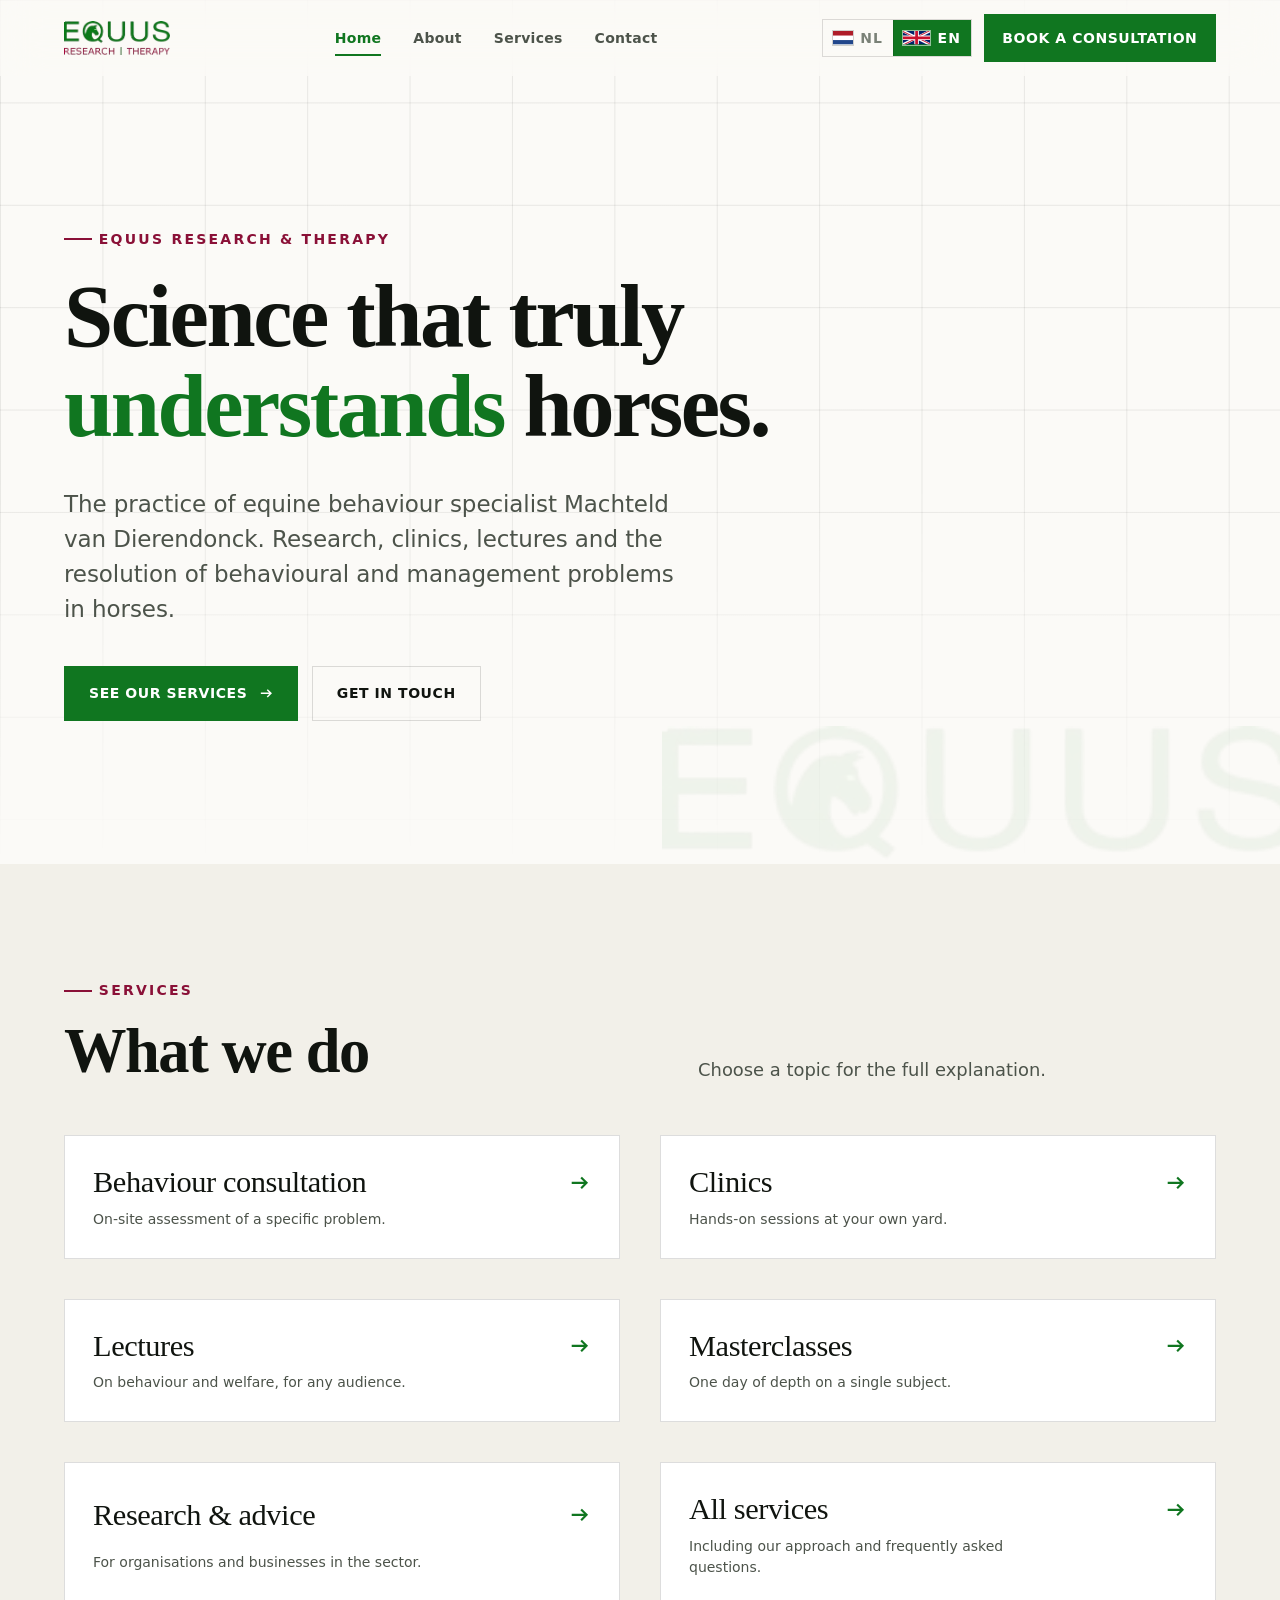
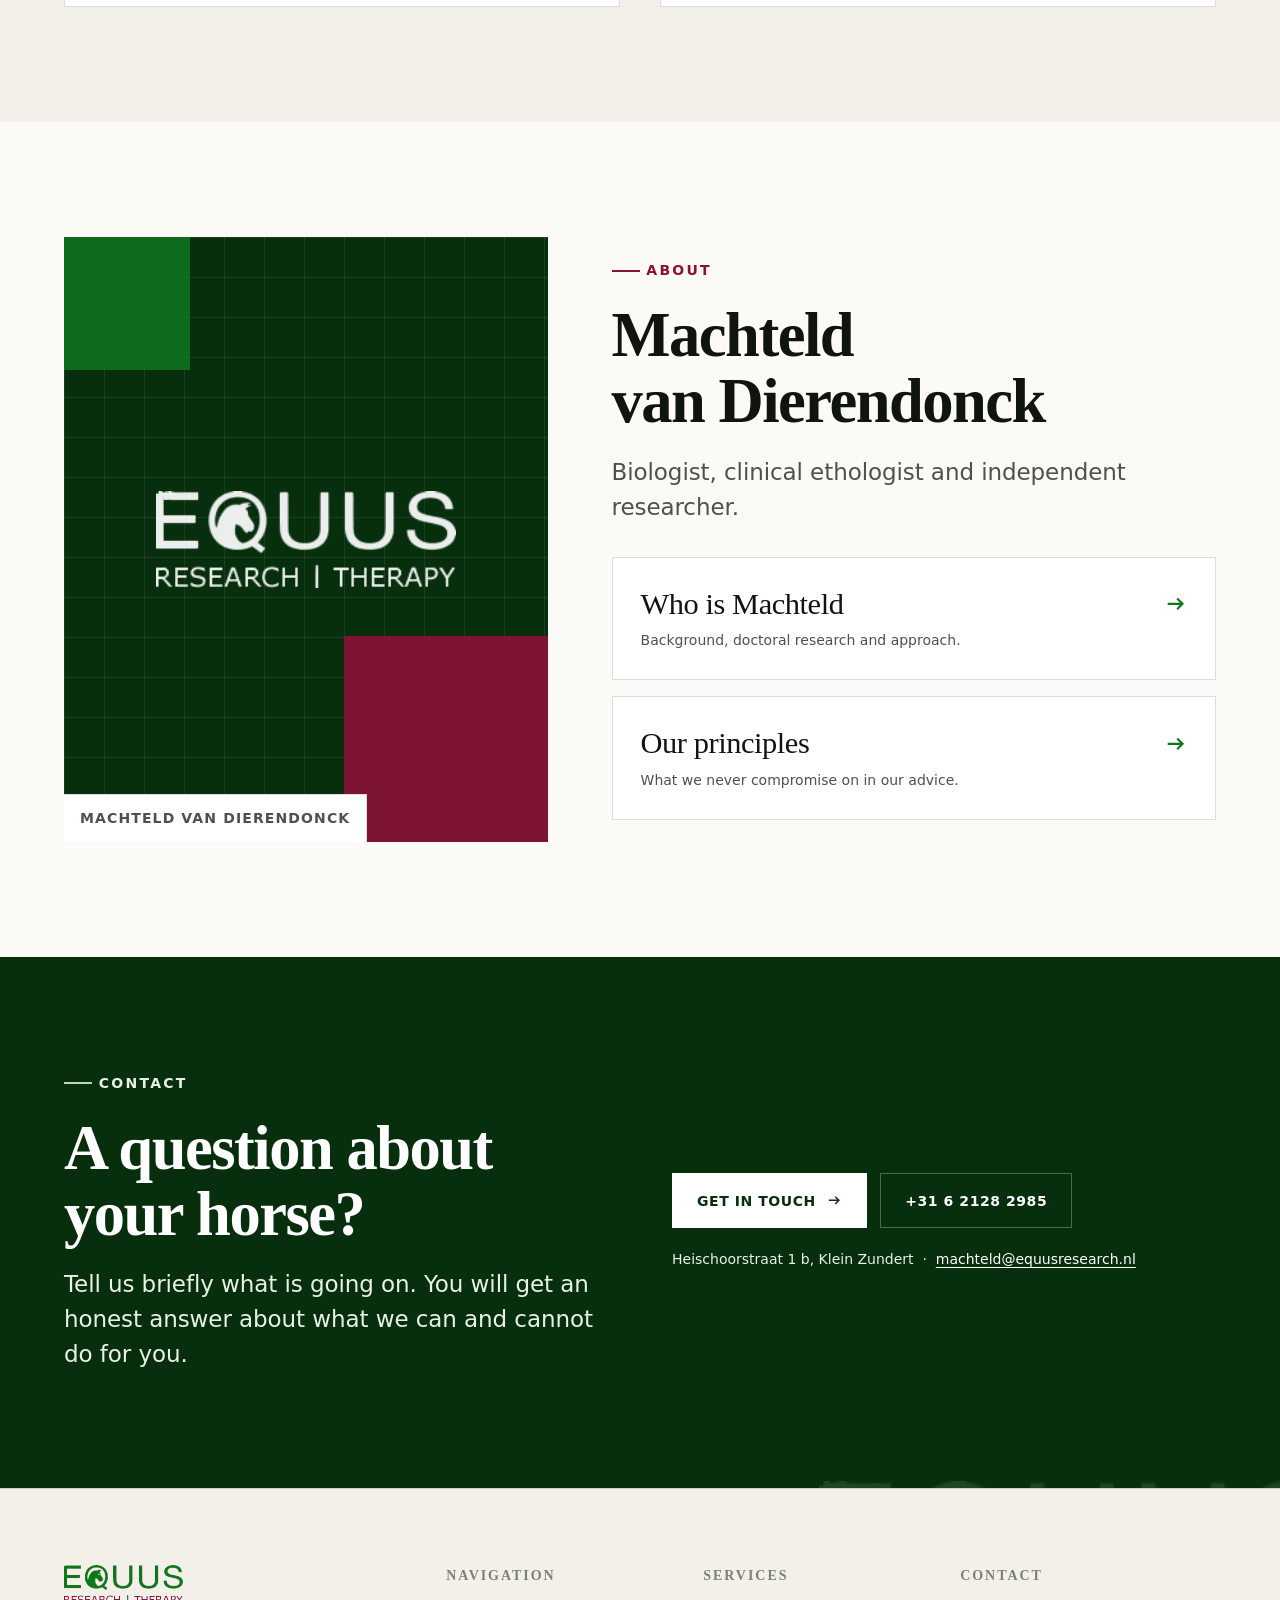
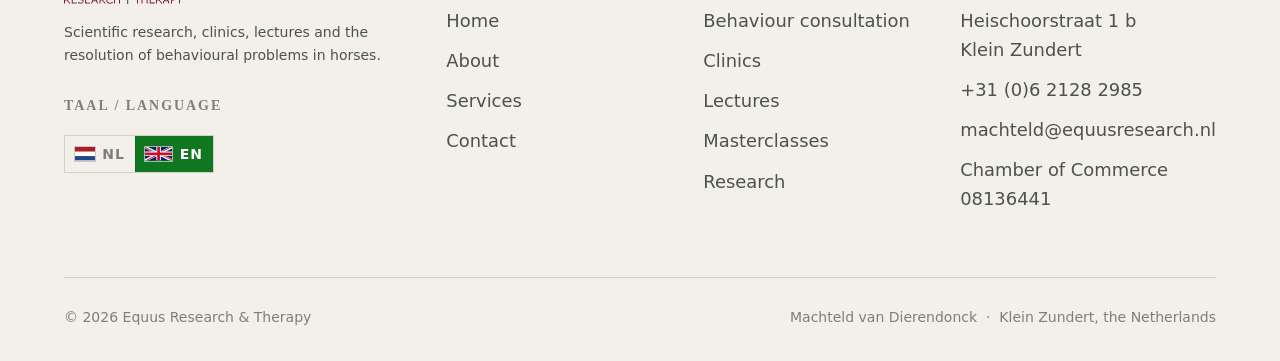
==== en/index.html @ edd4cddf "Site tweetalig gemaakt: Nederlands en Engels - Vier Engelse pagina's in /en/ (index, about, services" ====
<!DOCTYPE html>
<html lang="en">
<head>
<meta charset="utf-8">
<meta name="viewport" content="width=device-width, initial-scale=1">
<title>EQUUS — Equine Behaviour Specialist & Therapy</title>
<meta name="description" content="Science-based help with behavioural problems in horses. Behaviour consultations, clinics, lectures and masterclasses by equine behaviour specialist Machteld van Dierendonck.">
<meta name="keywords" content="equine behaviour specialist, horse behaviour therapy, behavioural problems horses, equine ethologist, horse clinics, masterclass horse behaviour, horse welfare">
<link rel="canonical" href="https://www.equusresearch.nl/en/">
<meta name="theme-color" content="#107620">
<meta name="author" content="Equus Research &amp; Therapy">
<meta name="robots" content="index, follow">

<meta property="og:type" content="website">
<meta property="og:locale" content="en_GB">
<meta property="og:locale:alternate" content="nl_NL">
<meta property="og:site_name" content="Equus Research &amp; Therapy">
<meta property="og:title" content="EQUUS — Equine Behaviour Specialist &amp; Therapy">
<meta property="og:description" content="Science and practice combined. Behaviour consultations, clinics, lectures and masterclasses on equine behaviour and welfare.">
<meta property="og:url" content="https://www.equusresearch.nl/en/">
<meta property="og:image" content="https://www.equusresearch.nl/assets/img/equus-logo.png">
<meta name="twitter:card" content="summary_large_image">

<link rel="alternate" hreflang="nl" href="https://www.equusresearch.nl/">
<link rel="alternate" hreflang="en" href="https://www.equusresearch.nl/en/">
<link rel="alternate" hreflang="x-default" href="https://www.equusresearch.nl/">
<link rel="icon" href="../assets/img/favicon-32.png" sizes="32x32" type="image/png">
<link rel="icon" href="../assets/img/favicon-512.png" sizes="512x512" type="image/png">
<link rel="apple-touch-icon" href="../assets/img/apple-touch-icon.png">
<link rel="stylesheet" href="../assets/css/style.css">

<script type="application/ld+json">
{
  "@context": "https://schema.org",
  "@type": "ProfessionalService",
  "name": "Equus Research & Therapy",
  "description": "Scientific research, clinics, lectures and resolving behavioural problems in horses.",
  "url": "https://www.equusresearch.nl/en/",
  "logo": "https://www.equusresearch.nl/assets/img/equus-logo.png",
  "image": "https://www.equusresearch.nl/assets/img/equus-logo.png",
  "email": "machteld@equusresearch.nl",
  "telephone": "+31621282985",
  "address": {
    "@type": "PostalAddress",
    "streetAddress": "Heischoorstraat 1 b",
    "addressLocality": "Klein Zundert",
    "addressRegion": "Noord-Brabant",
    "addressCountry": "NL"
  },
  "areaServed": { "@type": "Country", "name": "Netherlands" },
  "founder": {
    "@type": "Person",
    "name": "Machteld van Dierendonck",
    "jobTitle": "Equine behaviour specialist, biologist and clinical ethologist"
  },
  "knowsAbout": ["Equine behaviour", "Herd behaviour", "Horse welfare", "Ethology", "Equine behaviour therapy"],
  "identifier": { "@type": "PropertyValue", "name": "KvK", "value": "08136441" },
  "inLanguage": "en",
  "hasOfferCatalog": {
    "@type": "OfferCatalog",
    "name": "Services",
    "itemListElement": [
      { "@type": "Offer", "itemOffered": { "@type": "Service", "name": "Behaviour consultation" } },
      { "@type": "Offer", "itemOffered": { "@type": "Service", "name": "Clinics" } },
      { "@type": "Offer", "itemOffered": { "@type": "Service", "name": "Lectures" } },
      { "@type": "Offer", "itemOffered": { "@type": "Service", "name": "Masterclasses" } },
      { "@type": "Offer", "itemOffered": { "@type": "Service", "name": "Scientific research" } }
    ]
  }
}
</script>
</head>
<body>

<svg class="flag-sprite" aria-hidden="true" focusable="false" xmlns="http://www.w3.org/2000/svg">
  <symbol id="flag-nl" viewBox="0 0 9 6">
    <rect width="9" height="6" fill="#21468B"/>
    <rect width="9" height="4" fill="#FFFFFF"/>
    <rect width="9" height="2" fill="#AE1C28"/>
  </symbol>
  <symbol id="flag-gb" viewBox="0 0 60 30">
    <clipPath id="flag-gb-clip">
      <path d="M30,15 h30 v15 z v15 h-30 z h-30 v-15 z v-15 h30 z"/>
    </clipPath>
    <rect width="60" height="30" fill="#012169"/>
    <path d="M0,0 L60,30 M60,0 L0,30" stroke="#FFFFFF" stroke-width="6"/>
    <path d="M0,0 L60,30 M60,0 L0,30" clip-path="url(#flag-gb-clip)" stroke="#C8102E" stroke-width="4"/>
    <path d="M30,0 v30 M0,15 h60" stroke="#FFFFFF" stroke-width="10"/>
    <path d="M30,0 v30 M0,15 h60" stroke="#C8102E" stroke-width="6"/>
  </symbol>
</svg>

<a class="skip-link" href="#main">Skip to main content</a>
<div class="progress" aria-hidden="true"></div>

<!-- ===================== HEADER ===================== -->
<header class="site-header">
  <div class="site-header__inner">
    <a class="brand" href="index.html" aria-label="Equus Research &amp; Therapy — back to the home page">
      <img src="../assets/img/equus-logo.png" alt="Equus Research &amp; Therapy" width="235" height="76">
    </a>

    <nav class="nav" aria-label="Main navigation">
      <a class="nav__link" data-nav="index.html" href="index.html">Home</a>
      <a class="nav__link" data-nav="about.html" href="about.html">About</a>
      <a class="nav__link" data-nav="services.html" href="services.html">Services</a>
      <a class="nav__link" data-nav="contact.html" href="contact.html">Contact</a>
    </nav>

    <div class="header-actions">
  <div class="lang" role="group" aria-label="Taal / Language">
    <a class="lang__opt" href="../index.html" hreflang="nl" lang="nl">
      <svg class="lang__flag" width="21" height="14" aria-hidden="true"><use href="#flag-nl"/></svg>
      <span class="lang__label">NL</span>
    </a>
    <a class="lang__opt" href="index.html" hreflang="en" lang="en" aria-current="true">
      <svg class="lang__flag" width="28" height="14" aria-hidden="true"><use href="#flag-gb"/></svg>
      <span class="lang__label">EN</span>
    </a>
  </div>
      <a class="btn btn--sm" href="contact.html">
        <span class="btn__label">Book a consultation</span>
      </a>
      <button class="burger" type="button" aria-expanded="false" aria-controls="mobile-nav" aria-label="Open menu">
        <span></span><span></span><span></span>
      </button>
    </div>
  </div>
</header>

<div class="scrim" aria-hidden="true"></div>
<nav class="mobile-nav" id="mobile-nav" aria-label="Mobile navigation">
  <a class="mobile-nav__link" data-nav="index.html" href="index.html"><span>01</span> Home</a>
  <a class="mobile-nav__link" data-nav="about.html" href="about.html"><span>02</span> About</a>
  <a class="mobile-nav__link" data-nav="services.html" href="services.html"><span>03</span> Services</a>
  <a class="mobile-nav__link" data-nav="contact.html" href="contact.html"><span>04</span> Contact</a>
  <a class="btn" href="contact.html" style="margin-top: 1.75rem; justify-content: center;">
    <span class="btn__label">Book a consultation</span>
    <svg class="btn__arrow" viewBox="0 0 16 16" fill="none" aria-hidden="true"><path d="M2 8h11M9 4l4 4-4 4" stroke="currentColor" stroke-width="1.6"/></svg>
  </a>
  <div class="lang" role="group" aria-label="Taal / Language">
    <a class="lang__opt" href="../index.html" hreflang="nl" lang="nl">
      <svg class="lang__flag" width="21" height="14" aria-hidden="true"><use href="#flag-nl"/></svg>
      <span class="lang__label">NL</span>
    </a>
    <a class="lang__opt" href="index.html" hreflang="en" lang="en" aria-current="true">
      <svg class="lang__flag" width="28" height="14" aria-hidden="true"><use href="#flag-gb"/></svg>
      <span class="lang__label">EN</span>
    </a>
  </div>
</nav>

<main id="main">

  <!-- ===================== HERO ===================== -->
  <section class="hero">
    <div class="hero__grid" aria-hidden="true"></div>
    <img class="hero__mark" src="../assets/img/equus-logo.png" alt="" aria-hidden="true">

    <div class="shell hero__inner">
      <p class="eyebrow" data-reveal>Equus Research &amp; Therapy</p>

      <h1 class="display hero__title" data-reveal style="margin-top: 1.25rem;">
        Science that truly <em>understands</em> horses.
      </h1>

      <div style="max-width: 40rem; margin-top: clamp(1.5rem, 3vw, 2.25rem);">
        <p class="lead" data-reveal>
          The practice of equine behaviour specialist Machteld van Dierendonck.
          Research, clinics, lectures and the resolution of behavioural and
          management problems in horses.
        </p>
      </div>

      <div class="row" style="margin-top: clamp(1.75rem, 3vw, 2.5rem);" data-reveal>
        <a class="btn" href="services.html">
          <span class="btn__label">See our services</span>
          <svg class="btn__arrow" viewBox="0 0 16 16" fill="none" aria-hidden="true">
            <path d="M2 8h11M9 4l4 4-4 4" stroke="currentColor" stroke-width="1.6"/>
          </svg>
        </a>
        <a class="btn btn--ghost" href="contact.html">
          <span class="btn__label">Get in touch</span>
        </a>
      </div>
    </div>
  </section>

  <!-- ===================== SERVICES — BUTTONS ===================== -->
  <section class="section band-tint">
    <div class="shell">
      <div class="section-head">
        <div class="section-head__title">
          <p class="eyebrow" data-reveal>Services</p>
          <h2 class="h1" data-reveal>What we do</h2>
        </div>
        <div data-reveal style="justify-self: start;">
          <p class="muted measure">Choose a topic for the full explanation.</p>
        </div>
      </div>

      <div class="grid grid-2">
        <a class="tile" href="services.html#consultation" data-reveal>
          <span class="tile__title">Behaviour consultation</span>
          <svg class="tile__arrow" viewBox="0 0 16 16" fill="none" aria-hidden="true"><path d="M2 8h11M9 4l4 4-4 4" stroke="currentColor" stroke-width="1.6"/></svg>
          <span class="tile__text">On-site assessment of a specific problem.</span>
        </a>

        <a class="tile" href="services.html#clinics" data-reveal>
          <span class="tile__title">Clinics</span>
          <svg class="tile__arrow" viewBox="0 0 16 16" fill="none" aria-hidden="true"><path d="M2 8h11M9 4l4 4-4 4" stroke="currentColor" stroke-width="1.6"/></svg>
          <span class="tile__text">Hands-on sessions at your own yard.</span>
        </a>

        <a class="tile" href="services.html#lectures" data-reveal>
          <span class="tile__title">Lectures</span>
          <svg class="tile__arrow" viewBox="0 0 16 16" fill="none" aria-hidden="true"><path d="M2 8h11M9 4l4 4-4 4" stroke="currentColor" stroke-width="1.6"/></svg>
          <span class="tile__text">On behaviour and welfare, for any audience.</span>
        </a>

        <a class="tile" href="services.html#masterclasses" data-reveal>
          <span class="tile__title">Masterclasses</span>
          <svg class="tile__arrow" viewBox="0 0 16 16" fill="none" aria-hidden="true"><path d="M2 8h11M9 4l4 4-4 4" stroke="currentColor" stroke-width="1.6"/></svg>
          <span class="tile__text">One day of depth on a single subject.</span>
        </a>

        <a class="tile" href="services.html#research" data-reveal>
          <span class="tile__title">Research &amp; advice</span>
          <svg class="tile__arrow" viewBox="0 0 16 16" fill="none" aria-hidden="true"><path d="M2 8h11M9 4l4 4-4 4" stroke="currentColor" stroke-width="1.6"/></svg>
          <span class="tile__text">For organisations and businesses in the sector.</span>
        </a>

        <a class="tile" href="services.html" data-reveal>
          <span class="tile__title">All services</span>
          <svg class="tile__arrow" viewBox="0 0 16 16" fill="none" aria-hidden="true"><path d="M2 8h11M9 4l4 4-4 4" stroke="currentColor" stroke-width="1.6"/></svg>
          <span class="tile__text">Including our approach and frequently asked questions.</span>
        </a>
      </div>
    </div>
  </section>

  <!-- ===================== MACHTELD — BUTTONS ===================== -->
  <section class="section">
    <div class="shell">
      <div class="split split--wide-right">
        <figure class="art" style="margin: 0;">
          <span class="art__layer" aria-hidden="true"></span>
          <span class="art__block art__block--a" aria-hidden="true"></span>
          <span class="art__block art__block--b" aria-hidden="true"></span>
          <img class="art__mark" src="../assets/img/equus-logo.png" alt="" aria-hidden="true">
          <figcaption class="art__caption">Machteld van Dierendonck</figcaption>
        </figure>

        <div class="stack-lg">
          <div class="stack">
            <p class="eyebrow" data-reveal>About</p>
            <h2 class="h1" data-reveal>Machteld van&nbsp;Dierendonck</h2>
            <p class="lead" data-reveal>
              Biologist, clinical ethologist and independent researcher.
            </p>
          </div>

          <div class="grid" style="gap: 1rem;">
            <a class="tile" href="about.html" data-reveal>
              <span class="tile__title">Who is Machteld</span>
              <svg class="tile__arrow" viewBox="0 0 16 16" fill="none" aria-hidden="true"><path d="M2 8h11M9 4l4 4-4 4" stroke="currentColor" stroke-width="1.6"/></svg>
              <span class="tile__text">Background, doctoral research and approach.</span>
            </a>
            <a class="tile" href="about.html#principles" data-reveal>
              <span class="tile__title">Our principles</span>
              <svg class="tile__arrow" viewBox="0 0 16 16" fill="none" aria-hidden="true"><path d="M2 8h11M9 4l4 4-4 4" stroke="currentColor" stroke-width="1.6"/></svg>
              <span class="tile__text">What we never compromise on in our advice.</span>
            </a>
          </div>
        </div>
      </div>
    </div>
  </section>

  <!-- ===================== CTA ===================== -->
  <section class="section cta">
    <img class="cta__mark" src="../assets/img/equus-logo.png" alt="" aria-hidden="true">
    <div class="shell cta__inner">
      <div class="split">
        <div class="stack">
          <p class="eyebrow eyebrow--invert" data-reveal>Contact</p>
          <h2 class="h1" data-reveal>A question about your horse?</h2>
          <p class="lead" data-reveal>
            Tell us briefly what is going on. You will get an honest answer about
            what we can and cannot do for you.
          </p>
        </div>
        <div class="stack" data-reveal>
          <div class="row">
            <a class="btn btn--invert" href="contact.html">
              <span class="btn__label">Get in touch</span>
              <svg class="btn__arrow" viewBox="0 0 16 16" fill="none" aria-hidden="true"><path d="M2 8h11M9 4l4 4-4 4" stroke="currentColor" stroke-width="1.6"/></svg>
            </a>
            <a class="btn btn--outline-invert" href="tel:+31621282985">
              <span class="btn__label">+31 6 2128 2985</span>
            </a>
          </div>
          <p class="muted" style="font-size: var(--step--1);">
            Heischoorstraat 1 b, Klein Zundert &nbsp;·&nbsp;
            <a href="mailto:machteld@equusresearch.nl" style="text-decoration: underline; text-underline-offset: 3px;">machteld@equusresearch.nl</a>
          </p>
        </div>
      </div>
    </div>
  </section>

</main>

<!-- ===================== FOOTER ===================== -->
<footer class="site-footer">
  <div class="shell">
    <div class="footer-grid">
      <div class="footer-brand">
        <img src="../assets/img/equus-logo.png" alt="Equus Research &amp; Therapy" width="235" height="76">
        <p class="muted measure-sm" style="font-size: var(--step--1);">
          Scientific research, clinics, lectures and the resolution of
          behavioural problems in horses.
        </p>
        <h2 class="footer-title" style="margin-top: 1.75rem;">Taal / Language</h2>
  <div class="lang lang--footer" role="group" aria-label="Taal / Language">
    <a class="lang__opt" href="../index.html" hreflang="nl" lang="nl">
      <svg class="lang__flag" width="21" height="14" aria-hidden="true"><use href="#flag-nl"/></svg>
      <span class="lang__label">NL</span>
    </a>
    <a class="lang__opt" href="index.html" hreflang="en" lang="en" aria-current="true">
      <svg class="lang__flag" width="28" height="14" aria-hidden="true"><use href="#flag-gb"/></svg>
      <span class="lang__label">EN</span>
    </a>
  </div>
      </div>

      <div>
        <h2 class="footer-title">Navigation</h2>
        <ul class="footer-list">
          <li><a href="index.html">Home</a></li>
          <li><a href="about.html">About</a></li>
          <li><a href="services.html">Services</a></li>
          <li><a href="contact.html">Contact</a></li>
        </ul>
      </div>

      <div>
        <h2 class="footer-title">Services</h2>
        <ul class="footer-list">
          <li><a href="services.html#consultation">Behaviour consultation</a></li>
          <li><a href="services.html#clinics">Clinics</a></li>
          <li><a href="services.html#lectures">Lectures</a></li>
          <li><a href="services.html#masterclasses">Masterclasses</a></li>
          <li><a href="services.html#research">Research</a></li>
        </ul>
      </div>

      <div>
        <h2 class="footer-title">Contact</h2>
        <ul class="footer-list">
          <li><span>Heischoorstraat 1 b<br>Klein Zundert</span></li>
          <li><a href="tel:+31621282985">+31 (0)6 2128 2985</a></li>
          <li><a href="mailto:machteld@equusresearch.nl">machteld@equusresearch.nl</a></li>
          <li><span>Chamber of Commerce 08136441</span></li>
        </ul>
      </div>
    </div>

    <div class="footer-bottom">
      <span>&copy; <span id="year">2026</span> Equus Research &amp; Therapy</span>
      <span>Machteld van Dierendonck &nbsp;·&nbsp; Klein Zundert, the Netherlands</span>
    </div>
  </div>
</footer>

<button class="to-top" type="button" aria-label="Back to top">
  <svg viewBox="0 0 16 16" fill="none" aria-hidden="true"><path d="M8 13V3M4 7l4-4 4 4" stroke="currentColor" stroke-width="1.6"/></svg>
</button>

<script src="../assets/js/main.js"></script>
<script>document.getElementById('year').textContent = new Date().getFullYear();</script>
</body>
</html>
---- assets/css/style.css ----
/* ==========================================================================
   EQUUS Research & Therapy — stylesheet
   Design system: rechte hoeken (0 radius), logokleuren, editoriaal raster.
   ========================================================================== */

/* --------------------------------------------------------------------------
   1. Tokens
   -------------------------------------------------------------------------- */
:root {
  color-scheme: light;

  /* Merkkleuren, bemonsterd uit het logo */
  --green:        #107620;
  --green-deep:   #0B4F16;
  --green-dark:   #072F0D;
  --green-tint:   #EAF1E7;
  --green-line:   rgba(16, 118, 32, 0.22);

  --maroon:       #8A1037;
  --maroon-deep:  #5E0A25;
  --maroon-tint:  #F6EBEF;

  /* Neutralen */
  --paper:        #FBFAF7;
  --paper-2:      #F2F0E9;
  --paper-3:      #E7E4DA;
  --ink:          #10140F;
  --ink-2:        #4C534A;
  --ink-3:        #7A8177;
  --white:        #FFFFFF;

  --rule:         rgba(16, 20, 15, 0.14);
  --rule-soft:    rgba(16, 20, 15, 0.08);
  --rule-invert:  rgba(255, 255, 255, 0.28);

  /* Tekst op donkergroen — dekkende tinten, geen lage alpha.
     Grijs met doorzichtigheid valt op mobiele schermen weg. */
  --on-dark:      #E8F1E4;
  --on-dark-2:    #BFD4B8;

  /* Typografie */
  --font-display: "Iowan Old Style", "Palatino Linotype", "Book Antiqua",
                  Palatino, Georgia, "Times New Roman", serif;
  --font-sans:    system-ui, -apple-system, "Segoe UI", Roboto,
                  "Helvetica Neue", Arial, sans-serif;

  /* Schaal — alles in rem zodat de layout meeschaalt met de tekstinstelling */
  --step--1: clamp(0.80rem, 0.77rem + 0.14vw, 0.875rem);
  --step-0:  clamp(1.00rem, 0.96rem + 0.20vw, 1.125rem);
  --step-1:  clamp(1.20rem, 1.12rem + 0.40vw, 1.44rem);
  --step-2:  clamp(1.45rem, 1.30rem + 0.75vw, 1.95rem);
  --step-3:  clamp(1.85rem, 1.55rem + 1.45vw, 2.75rem);
  --step-4:  clamp(2.30rem, 1.75rem + 2.70vw, 4.00rem);
  --step-5:  clamp(2.80rem, 1.85rem + 4.60vw, 6.00rem);

  /* Ritme */
  --gutter:   clamp(1.25rem, 4vw, 2.5rem);
  --bleed:    clamp(1.25rem, 5vw, 4.5rem);
  --shell:    84rem;
  --section:  clamp(4.5rem, 9vw, 9rem);

  /* Beweging — kritisch gedempt (geen overshoot) tenzij momentum voorafgaat */
  --ease-out:  cubic-bezier(0.22, 0.61, 0.36, 1);
  --ease-in:   cubic-bezier(0.64, 0.39, 0.78, 0.00); /* spiegel van --ease-out */
  --spring:    cubic-bezier(0.16, 0.84, 0.30, 1);
  --t-fast:    140ms;
  --t-base:    340ms;
  --t-slow:    720ms;

  --header-h: 4.75rem;
}

/* --------------------------------------------------------------------------
   2. Reset & basis
   -------------------------------------------------------------------------- */
*, *::before, *::after { box-sizing: border-box; }

html {
  -webkit-text-size-adjust: 100%;
  scroll-behavior: smooth;
  scroll-padding-top: calc(var(--header-h) + 1.5rem);
}

body {
  margin: 0;
  background: var(--paper);
  color: var(--ink);
  font-family: var(--font-sans);
  font-size: var(--step-0);
  line-height: 1.62;
  font-optical-sizing: auto;
  -webkit-font-smoothing: antialiased;
  overflow-x: hidden;
}

body.is-locked { overflow: hidden; }

img, svg, video { display: block; max-width: 100%; height: auto; }

/* Rechte hoeken — nergens afronding */
* { border-radius: 0 !important; }

a { color: inherit; text-decoration: none; }

h1, h2, h3, h4 {
  margin: 0;
  font-family: var(--font-display);
  font-weight: 600;
  text-wrap: balance;
}

p { margin: 0; text-wrap: pretty; }
ul, ol { margin: 0; padding: 0; list-style: none; }

::selection { background: var(--green); color: #fff; }

:focus-visible {
  outline: 2px solid var(--maroon);
  outline-offset: 3px;
}

/* --------------------------------------------------------------------------
   3. Typografische klassen
   Tracking is maatafhankelijk: groot = negatief, klein = licht positief.
   -------------------------------------------------------------------------- */
.display {
  font-size: var(--step-5);
  line-height: 1.02;
  letter-spacing: -0.028em;
}
.h1 { font-size: var(--step-4); line-height: 1.06; letter-spacing: -0.024em; }
.h2 { font-size: var(--step-3); line-height: 1.12; letter-spacing: -0.018em; }
.h3 { font-size: var(--step-2); line-height: 1.20; letter-spacing: -0.012em; }
.h4 { font-size: var(--step-1); line-height: 1.30; letter-spacing: -0.006em; }

.lead {
  font-size: var(--step-1);
  line-height: 1.52;
  letter-spacing: -0.004em;
  color: var(--ink-2);
}

.eyebrow {
  display: inline-flex;
  align-items: center;
  gap: 0.7ch;
  font-family: var(--font-sans);
  font-size: var(--step--1);
  font-weight: 600;
  letter-spacing: 0.16em;
  text-transform: uppercase;
  color: var(--maroon);
}
.eyebrow::before {
  content: "";
  width: 1.75rem;
  height: 2px;
  background: var(--maroon);
  flex: none;
}
.eyebrow--plain::before { display: none; }
.eyebrow--green { color: var(--green); }
.eyebrow--green::before { background: var(--green); }
.eyebrow--invert { color: var(--on-dark); }
.eyebrow--invert::before { background: var(--on-dark-2); }

.muted { color: var(--ink-2); }
.measure { max-width: 34em; }
.measure-sm { max-width: 26em; }

/* --------------------------------------------------------------------------
   4. Layout
   -------------------------------------------------------------------------- */
.shell {
  width: min(100% - (var(--bleed) * 2), var(--shell));
  margin-inline: auto;
}

.section { padding-block: var(--section); position: relative; }
.section--tight { padding-block: clamp(3rem, 6vw, 5.5rem); }
.section--flush-top { padding-top: 0; }

.section-head {
  display: grid;
  gap: clamp(1.25rem, 3vw, 2.5rem);
  grid-template-columns: 1fr;
  align-items: end;
  padding-bottom: clamp(2rem, 4vw, 3.5rem);
}
@media (min-width: 62rem) {
  .section-head { grid-template-columns: minmax(0, 1.15fr) minmax(0, 1fr); }
}
.section-head__title { display: grid; gap: 1rem; }

.grid { display: grid; gap: var(--gutter); }
.grid-2 { grid-template-columns: 1fr; }
.grid-3 { grid-template-columns: 1fr; }
.grid-4 { grid-template-columns: 1fr; }
@media (min-width: 46rem) {
  .grid-2 { grid-template-columns: repeat(2, minmax(0, 1fr)); }
  .grid-3 { grid-template-columns: repeat(2, minmax(0, 1fr)); }
  .grid-4 { grid-template-columns: repeat(2, minmax(0, 1fr)); }
}
@media (min-width: 68rem) {
  .grid-3 { grid-template-columns: repeat(3, minmax(0, 1fr)); }
  .grid-4 { grid-template-columns: repeat(4, minmax(0, 1fr)); }
}

.split {
  display: grid;
  gap: clamp(2rem, 5vw, 4.5rem);
  align-items: center;
}
@media (min-width: 62rem) {
  .split { grid-template-columns: minmax(0, 1fr) minmax(0, 1fr); }
  .split--wide-left { grid-template-columns: minmax(0, 1.25fr) minmax(0, 1fr); }
  .split--wide-right { grid-template-columns: minmax(0, 1fr) minmax(0, 1.25fr); }
}

.rule { height: 1px; background: var(--rule); border: 0; margin: 0; }

.stack { display: grid; gap: 1.25rem; align-content: start; }
.stack-sm { display: grid; gap: 0.75rem; align-content: start; }
.stack-lg { display: grid; gap: 2rem; align-content: start; }

.row { display: flex; flex-wrap: wrap; gap: 0.85rem; align-items: center; }

/* Donkere secties — de CTA-band valt onder dezelfde tekstregels */
.band-dark {
  background: var(--green-dark);
  color: var(--white);
}
.band-dark .muted,
.band-dark .lead,
.cta .muted,
.cta .lead {
  color: var(--on-dark);
}
.band-dark .rule,
.cta .rule { background: var(--rule-invert); }
.band-dark a:not(.btn):not(.link),
.cta a:not(.btn):not(.link) { color: var(--white); }

.band-tint { background: var(--paper-2); }
.band-green-tint { background: var(--green-tint); }

/* --------------------------------------------------------------------------
   5. Header
   -------------------------------------------------------------------------- */
.skip-link {
  position: fixed;
  top: 0; left: 0;
  z-index: 200;
  transform: translateY(-110%);
  background: var(--green);
  color: #fff;
  padding: 0.85rem 1.25rem;
  font-weight: 600;
  transition: transform var(--t-fast) var(--ease-out);
}
.skip-link:focus { transform: translateY(0); }

.site-header {
  position: fixed;
  inset: 0 0 auto 0;
  z-index: 100;
  height: var(--header-h);
  display: flex;
  align-items: center;
  background: rgba(251, 250, 247, 0.72);
  backdrop-filter: blur(20px) saturate(180%);
  -webkit-backdrop-filter: blur(20px) saturate(180%);
  transition: background var(--t-base) var(--ease-out),
              box-shadow var(--t-base) var(--ease-out);
}
/* Scroll-edge effect: de rand verschijnt pas als er content onder schuift */
.site-header::after {
  content: "";
  position: absolute;
  inset: auto 0 0 0;
  height: 1px;
  background: var(--rule);
  opacity: 0;
  transition: opacity var(--t-base) var(--ease-out);
}
.site-header.is-scrolled { background: rgba(251, 250, 247, 0.86); }
.site-header.is-scrolled::after { opacity: 1; }

.site-header__inner {
  width: min(100% - (var(--bleed) * 2), var(--shell));
  margin-inline: auto;
  display: flex;
  align-items: center;
  justify-content: space-between;
  gap: 1.5rem;
}

.brand { display: flex; align-items: center; flex: none; }
.brand img {
  height: 2.15rem;
  width: auto;
  transition: opacity var(--t-fast) var(--ease-out);
}
.brand:hover img { opacity: 0.72; }

.nav { display: none; }
@media (min-width: 62rem) {
  .nav { display: flex; align-items: center; gap: clamp(1.25rem, 2.5vw, 2.25rem); }
}

.nav__link {
  position: relative;
  font-size: var(--step--1);
  font-weight: 600;
  letter-spacing: 0.02em;
  padding-block: 0.4rem;
  color: var(--ink-2);
  transition: color var(--t-fast) var(--ease-out);
}
.nav__link::after {
  content: "";
  position: absolute;
  inset: auto 0 0 0;
  height: 2px;
  background: var(--green);
  transform: scaleX(0);
  transform-origin: left;
  transition: transform var(--t-base) var(--spring);
}
.nav__link:hover { color: var(--ink); }
.nav__link:hover::after { transform: scaleX(1); }
.nav__link[aria-current="page"] { color: var(--green); }
.nav__link[aria-current="page"]::after { transform: scaleX(1); }

.header-actions { display: flex; align-items: center; gap: 0.75rem; }
/* Op smalle schermen wint het menu; de CTA staat in het paneel */
@media (max-width: 33rem) {
  .header-actions .btn { display: none; }
}

/* --------------------------------------------------------------------------
   Taalwisselaar — twee vlaggen, staat in de header, het mobiele paneel
   en de footer. De vlaggen komen uit een inline sprite: geen externe
   verzoeken en geen dubbele element-id's.
   -------------------------------------------------------------------------- */
.flag-sprite {
  position: absolute;
  width: 0;
  height: 0;
  overflow: hidden;
}

.lang {
  display: flex;
  align-items: stretch;
  border: 1px solid var(--rule);
  flex: none;
}

.lang__opt {
  display: inline-flex;
  align-items: center;
  gap: 0.45rem;
  padding: 0.42rem 0.6rem;
  font-size: var(--step--1);
  font-weight: 700;
  letter-spacing: 0.08em;
  color: var(--ink-3);
  transition: background var(--t-fast) var(--ease-out),
              color var(--t-fast) var(--ease-out);
}
.lang__opt + .lang__opt { border-left: 1px solid var(--rule); }
.lang__opt:hover { background: var(--paper-2); color: var(--ink); }
.lang__opt:active { background: var(--paper-3); }
.lang__opt[aria-current="true"] { background: var(--green); color: #fff; }

/* Gelijke hoogte, eigen breedteverhouding — vlaggen worden niet uitgerekt */
.lang__flag {
  height: 0.85rem;
  width: auto;
  flex: none;
  display: block;
  box-shadow: 0 0 0 1px rgba(16, 20, 15, 0.18);
}
.lang__opt[aria-current="true"] .lang__flag { box-shadow: 0 0 0 1px rgba(255, 255, 255, 0.55); }

/* In de footer niet meerekken met de kolombreedte */
.lang--footer {
  align-self: start;
  justify-self: start;
  width: fit-content;
}

/* In het mobiele paneel breed uitgelijnd */
.mobile-nav .lang { margin-top: 1.25rem; }
.mobile-nav .lang__opt { flex: 1; justify-content: center; padding-block: 0.7rem; }

/* In de header op zeer smalle schermen alleen de vlaggen. De tekst blijft
   in de DOM staan — alleen visueel verborgen — zodat de toegankelijke naam
   van de link "NL" respectievelijk "EN" blijft. */
@media (max-width: 30rem) {
  .site-header .lang__label {
    position: absolute;
    width: 1px;
    height: 1px;
    margin: -1px;
    padding: 0;
    overflow: hidden;
    clip-path: inset(50%);
    white-space: nowrap;
  }
  .site-header .lang__opt { padding-inline: 0.55rem; }
  .site-header .brand img { height: 1.85rem; }
}

/* Hamburger */
.burger {
  display: inline-flex;
  flex-direction: column;
  justify-content: center;
  gap: 5px;
  width: 2.75rem;
  height: 2.75rem;
  padding: 0 0.55rem;
  border: 1px solid var(--rule);
  background: transparent;
  cursor: pointer;
}
@media (min-width: 62rem) { .burger { display: none; } }
.burger span {
  display: block;
  height: 2px;
  width: 100%;
  background: var(--ink);
  transition: transform var(--t-base) var(--spring), opacity var(--t-fast) linear;
}
.burger[aria-expanded="true"] span:nth-child(1) { transform: translateY(7px) rotate(45deg); }
.burger[aria-expanded="true"] span:nth-child(2) { opacity: 0; }
.burger[aria-expanded="true"] span:nth-child(3) { transform: translateY(-7px) rotate(-45deg); }

/* Mobiel paneel — komt van rechts, vertrekt naar rechts (spatiale symmetrie) */
.mobile-nav {
  position: fixed;
  inset: 0 0 0 auto;
  z-index: 99;
  width: min(88vw, 24rem);
  background: var(--white);
  border-left: 1px solid var(--rule);
  padding: calc(var(--header-h) + 2rem) var(--gutter) 2rem;
  display: grid;
  align-content: start;
  gap: 0.25rem;
  transform: translateX(100%);
  visibility: hidden;
  transition: transform var(--t-base) var(--ease-in),
              visibility 0s linear var(--t-base);
}
.mobile-nav.is-open {
  transform: translateX(0);
  visibility: visible;
  transition: transform 420ms var(--spring), visibility 0s;
}
.mobile-nav__link {
  display: flex;
  align-items: baseline;
  gap: 1rem;
  padding: 1.05rem 0;
  border-bottom: 1px solid var(--rule-soft);
  font-family: var(--font-display);
  font-size: var(--step-2);
  letter-spacing: -0.015em;
}
.mobile-nav__link span {
  font-family: var(--font-sans);
  font-size: var(--step--1);
  font-weight: 600;
  color: var(--maroon);
  letter-spacing: 0.1em;
}
.mobile-nav__link[aria-current="page"] { color: var(--green); }

.scrim {
  position: fixed;
  inset: 0;
  z-index: 98;
  background: rgba(7, 47, 13, 0.42);
  backdrop-filter: blur(2px);
  opacity: 0;
  visibility: hidden;
  transition: opacity var(--t-base) var(--ease-out), visibility 0s linear var(--t-base);
}
.scrim.is-open { opacity: 1; visibility: visible; transition: opacity var(--t-base) var(--ease-out), visibility 0s; }

/* Scroll-voortgang */
.progress {
  position: fixed;
  inset: 0 auto auto 0;
  z-index: 101;
  height: 2px;
  width: 100%;
  background: var(--green);
  transform: scaleX(0);
  transform-origin: left;
  will-change: transform;
}

/* --------------------------------------------------------------------------
   6. Knoppen
   -------------------------------------------------------------------------- */
.btn {
  --btn-bg: var(--green);
  --btn-fg: #fff;
  --btn-bd: var(--green);
  position: relative;
  display: inline-flex;
  align-items: center;
  gap: 0.7rem;
  padding: 0.95rem 1.5rem;
  border: 1px solid var(--btn-bd);
  background: var(--btn-bg);
  color: var(--btn-fg);
  font-family: var(--font-sans);
  font-size: var(--step--1);
  font-weight: 600;
  letter-spacing: 0.04em;
  text-transform: uppercase;
  cursor: pointer;
  overflow: hidden;
  transition: transform var(--t-fast) var(--ease-out),
              background var(--t-base) var(--ease-out),
              color var(--t-base) var(--ease-out),
              border-color var(--t-base) var(--ease-out);
}
.btn__label { position: relative; z-index: 1; }
.btn__arrow {
  position: relative;
  z-index: 1;
  width: 1.05em;
  flex: none;
  transition: transform var(--t-base) var(--spring);
}
.btn:hover .btn__arrow { transform: translateX(0.28em); }
/* Feedback op pointer-down, niet pas bij loslaten */
.btn:active { transform: scale(0.975); }

.btn:hover { background: var(--green-deep); border-color: var(--green-deep); }

.btn--ghost {
  --btn-bg: transparent;
  --btn-fg: var(--ink);
  --btn-bd: var(--rule);
}
.btn--ghost:hover { background: var(--ink); border-color: var(--ink); color: #fff; }

.btn--maroon { --btn-bg: var(--maroon); --btn-bd: var(--maroon); }
.btn--maroon:hover { background: var(--maroon-deep); border-color: var(--maroon-deep); }

.btn--invert {
  --btn-bg: #fff;
  --btn-fg: var(--green-dark);
  --btn-bd: #fff;
}
.btn--invert:hover { background: var(--green-tint); border-color: var(--green-tint); color: var(--green-dark); }

.btn--outline-invert {
  --btn-bg: transparent;
  --btn-fg: #fff;
  --btn-bd: var(--rule-invert);
}
.btn--outline-invert:hover { background: rgba(255,255,255,0.10); border-color: rgba(255,255,255,0.5); }

.btn--sm { padding: 0.7rem 1.1rem; }

/* Tekstlink met onderlijn-animatie */
.link {
  display: inline-flex;
  align-items: center;
  gap: 0.55rem;
  font-size: var(--step--1);
  font-weight: 600;
  letter-spacing: 0.05em;
  text-transform: uppercase;
  color: var(--green);
  padding-bottom: 0.35rem;
  background-image: linear-gradient(currentColor, currentColor);
  background-size: 100% 1px;
  background-position: 0 100%;
  background-repeat: no-repeat;
  transition: background-size var(--t-base) var(--ease-out);
}
.link:hover { background-size: 0% 1px; background-position: 100% 100%; }
/* In een grid-context niet oprekken tot de volle kolombreedte */
.link { justify-self: start; align-self: start; }
.link svg { width: 1em; flex: none; transition: transform var(--t-base) var(--spring); }
.link:hover svg { transform: translateX(0.3em); }
.link--maroon { color: var(--maroon); }
.link--invert { color: #fff; }

/* --------------------------------------------------------------------------
   7. Hero
   -------------------------------------------------------------------------- */
.hero {
  position: relative;
  min-height: min(100svh, 54rem);
  display: flex;
  align-items: center;
  padding-top: calc(var(--header-h) + clamp(3rem, 8vw, 6rem));
  padding-bottom: clamp(3rem, 8vw, 6rem);
  overflow: hidden;
  background: var(--paper);
}

/* Rasterlijnen op de achtergrond — rechthoekig, subtiel */
.hero__grid {
  position: absolute;
  inset: 0;
  pointer-events: none;
  background-image:
    linear-gradient(to right, var(--rule-soft) 1px, transparent 1px),
    linear-gradient(to bottom, var(--rule-soft) 1px, transparent 1px);
  background-size: clamp(4rem, 8vw, 7rem) clamp(4rem, 8vw, 7rem);
  mask-image: linear-gradient(to bottom, #000 0%, #000 55%, transparent 100%);
  -webkit-mask-image: linear-gradient(to bottom, #000 0%, #000 55%, transparent 100%);
}

.hero__mark {
  position: absolute;
  right: calc(var(--bleed) * -0.35);
  bottom: -8%;
  width: min(58vw, 40rem);
  opacity: 0.05;
  pointer-events: none;
}

.hero__inner { position: relative; z-index: 2; }

.hero__title { max-width: 16ch; }
.hero__title em {
  font-style: normal;
  color: var(--green);
}

.hero__meta {
  display: flex;
  flex-wrap: wrap;
  gap: 0 clamp(1.5rem, 4vw, 3rem);
  padding-top: clamp(2rem, 5vw, 3.5rem);
  margin-top: clamp(2rem, 5vw, 3.5rem);
  border-top: 1px solid var(--rule);
}
.hero__meta li {
  flex: 1 1 12rem;
  display: grid;
  gap: 0.35rem;
  padding-block: 0.75rem;
}
.hero__meta dt,
.hero__meta .k {
  font-size: var(--step--1);
  font-weight: 600;
  letter-spacing: 0.12em;
  text-transform: uppercase;
  color: var(--maroon);
}
.hero__meta .v {
  font-family: var(--font-display);
  font-size: var(--step-1);
  letter-spacing: -0.01em;
}

/* Compacte pagina-hero voor subpagina's */
.page-hero {
  position: relative;
  padding-top: calc(var(--header-h) + clamp(4rem, 10vw, 7.5rem));
  padding-bottom: clamp(3rem, 7vw, 5.5rem);
  background: var(--green-dark);
  color: #fff;
  overflow: hidden;
}
.page-hero__grid {
  position: absolute;
  inset: 0;
  pointer-events: none;
  background-image:
    linear-gradient(to right, rgba(255,255,255,0.07) 1px, transparent 1px),
    linear-gradient(to bottom, rgba(255,255,255,0.07) 1px, transparent 1px);
  background-size: clamp(4rem, 8vw, 7rem) clamp(4rem, 8vw, 7rem);
  mask-image: radial-gradient(120% 100% at 80% 0%, #000 0%, transparent 75%);
  -webkit-mask-image: radial-gradient(120% 100% at 80% 0%, #000 0%, transparent 75%);
}
.page-hero__inner { position: relative; z-index: 2; display: grid; gap: 1.5rem; }
.page-hero .lead { color: var(--on-dark); }

.crumbs {
  display: flex;
  flex-wrap: wrap;
  align-items: center;
  gap: 0.6rem;
  font-size: var(--step--1);
  font-weight: 600;
  letter-spacing: 0.08em;
  text-transform: uppercase;
  color: var(--on-dark-2);
}
.crumbs a { transition: color var(--t-fast) var(--ease-out); }
.crumbs a:hover { color: #fff; }
.crumbs span[aria-hidden] { color: rgba(255,255,255,0.5); }

/* --------------------------------------------------------------------------
   8. Kaarten & UI-elementen
   -------------------------------------------------------------------------- */
.card {
  position: relative;
  display: grid;
  align-content: start;
  gap: 1rem;
  padding: clamp(1.6rem, 3vw, 2.25rem);
  background: var(--white);
  border: 1px solid var(--rule);
  transition: border-color var(--t-fast) var(--ease-out),
              background var(--t-fast) var(--ease-out);
}
.card:hover { border-color: var(--green); background: var(--green-tint); }

.card__index {
  font-family: var(--font-sans);
  font-size: var(--step--1);
  font-weight: 700;
  letter-spacing: 0.14em;
  color: var(--maroon);
  transition: color var(--t-base) var(--ease-out);
}
.card__title { font-size: var(--step-2); letter-spacing: -0.014em; }
.card__text { color: var(--ink-2); transition: color var(--t-base) var(--ease-out); }

.card--link { cursor: pointer; }
.card--flat { background: transparent; }
.card--flat:hover { border-color: var(--rule); background: transparent; }

/* Pijler / feature-blok zonder hoverfill */
.pillar {
  display: grid;
  gap: 0.9rem;
  align-content: start;
  padding-top: 1.6rem;
  border-top: 2px solid var(--green);
}
.pillar__k {
  font-size: var(--step--1);
  font-weight: 700;
  letter-spacing: 0.14em;
  text-transform: uppercase;
  color: var(--maroon);
}
.band-dark .pillar,
.cta .pillar { border-top-color: var(--on-dark-2); }
.band-dark .pillar__k,
.cta .pillar__k { color: var(--on-dark-2); }

/* Geometrisch beeldblok (vervangbaar door foto) */
.art {
  position: relative;
  aspect-ratio: 4 / 5;
  background: var(--green-dark);
  overflow: hidden;
  display: grid;
  place-items: center;
}
.art--wide { aspect-ratio: 16 / 10; }
.art__layer {
  position: absolute;
  inset: 0;
  background-image:
    linear-gradient(to right, rgba(255,255,255,0.08) 1px, transparent 1px),
    linear-gradient(to bottom, rgba(255,255,255,0.08) 1px, transparent 1px);
  background-size: 2.5rem 2.5rem;
}
.art__block {
  position: absolute;
  background: var(--maroon);
  mix-blend-mode: normal;
}
.art__block--a { inset: auto 0 0 auto; width: 42%; height: 34%; background: var(--maroon); opacity: 0.9; }
.art__block--b { inset: 0 auto auto 0; width: 26%; height: 22%; background: var(--green); opacity: 0.85; }
.art__mark {
  position: relative;
  z-index: 2;
  width: min(62%, 20rem);
  filter: brightness(0) invert(1);
  opacity: 0.92;
}
.art__caption {
  position: absolute;
  z-index: 3;
  left: 0; bottom: 0;
  padding: 0.75rem 1rem;
  background: var(--white);
  border-top: 1px solid var(--rule);
  border-right: 1px solid var(--rule);
  font-size: var(--step--1);
  font-weight: 600;
  letter-spacing: 0.08em;
  text-transform: uppercase;
  color: var(--ink-2);
}

/* Beeldblokken zijn altijd zichtbaar: geen clip-path, geen JS-afhankelijkheid.
   De eerdere wipe bleef op sommige browsers (Windows) dichtgeklapt staan. */

/* Genummerde lijst met scrollgevoelige lijn */
.steps { display: grid; gap: 0; position: relative; }
.step {
  display: grid;
  gap: 0.6rem;
  grid-template-columns: 3.5rem minmax(0, 1fr);
  align-items: start;
  padding: clamp(1.5rem, 3vw, 2.25rem) 0;
  border-top: 1px solid var(--rule);
}
.step:last-child { border-bottom: 1px solid var(--rule); }
.step__n {
  grid-row: span 2;
  font-family: var(--font-sans);
  font-size: var(--step--1);
  font-weight: 700;
  letter-spacing: 0.12em;
  color: var(--maroon);
  padding-top: 0.35em;
}
.step__t { font-size: var(--step-2); letter-spacing: -0.014em; }
.step__d { color: var(--ink-2); max-width: 46ch; }

/* Definitielijst / gegevens */
.data-list { display: grid; gap: 0; }
.data-list div {
  display: grid;
  gap: 0.25rem 1.5rem;
  grid-template-columns: 1fr;
  padding: 1.1rem 0;
  border-bottom: 1px solid var(--rule);
}
@media (min-width: 40rem) {
  .data-list div { grid-template-columns: 10rem minmax(0, 1fr); align-items: baseline; }
}
.data-list dt {
  font-size: var(--step--1);
  font-weight: 600;
  letter-spacing: 0.12em;
  text-transform: uppercase;
  color: var(--ink-3);
}
.data-list dd { margin: 0; font-weight: 500; }
.data-list a { color: var(--green); text-decoration: underline; text-underline-offset: 3px; text-decoration-thickness: 1px; }
.data-list a:hover { color: var(--maroon); }

/* Citaat */
.quote {
  display: grid;
  gap: 1.75rem;
  padding-left: clamp(1.25rem, 3vw, 2.5rem);
  border-left: 3px solid var(--maroon);
}
.quote blockquote {
  margin: 0;
  font-family: var(--font-display);
  font-size: var(--step-3);
  line-height: 1.24;
  letter-spacing: -0.018em;
}
.quote figcaption {
  font-size: var(--step--1);
  font-weight: 600;
  letter-spacing: 0.12em;
  text-transform: uppercase;
  color: var(--ink-3);
}
.band-dark .quote { border-left-color: var(--on-dark-2); }
.band-dark .quote figcaption { color: var(--on-dark-2); }

/* --------------------------------------------------------------------------
   Statement — ingekaderd uitspraakpaneel op lichte grond.
   Bewust een ander type element dan de donkergroene banden, zodat twee
   groene vlakken nooit tegen elkaar aan komen te liggen.
   -------------------------------------------------------------------------- */
.statement {
  position: relative;
  margin: 0;
  display: grid;
  gap: clamp(1.25rem, 2.5vw, 1.75rem);
  padding: clamp(2.25rem, 5vw, 3.5rem) clamp(1.5rem, 4vw, 3.5rem);
  background: var(--paper-2);
  border-top: 3px solid var(--maroon);
  border-bottom: 1px solid var(--rule);
  overflow: hidden;
}

/* Decoratief aanhalingsteken, rechtsboven, ver op de achtergrond.
   line-height 0.72 laat de box om de inkt heen vallen, zodat de bovenkant
   van het teken niet door de overflow van het paneel wordt afgesneden. */
.statement__glyph {
  position: absolute;
  top: clamp(1rem, 2.5vw, 1.75rem);
  right: clamp(1rem, 3vw, 2.5rem);
  font-family: var(--font-display);
  font-size: clamp(6rem, 15vw, 11rem);
  line-height: 0.72;
  color: var(--maroon);
  opacity: 0.09;
  pointer-events: none;
  user-select: none;
}

.statement__text {
  position: relative;
  z-index: 1;
  max-width: 40ch;
  font-family: var(--font-display);
  font-size: var(--step-3);
  line-height: 1.24;
  letter-spacing: -0.018em;
  color: var(--ink);
}

.statement__by {
  position: relative;
  z-index: 1;
  display: flex;
  align-items: center;
  gap: 0.9rem;
  font-size: var(--step--1);
  font-weight: 700;
  letter-spacing: 0.14em;
  text-transform: uppercase;
  color: var(--maroon);
}
.statement__by::before {
  content: "";
  width: 2rem;
  height: 2px;
  background: var(--maroon);
  flex: none;
}

/* Vinklijst */
.ticks { display: grid; gap: 0.85rem; }
.ticks li {
  display: grid;
  grid-template-columns: 1.35rem minmax(0, 1fr);
  gap: 0.85rem;
  align-items: start;
  color: var(--ink-2);
}
.ticks li::before {
  content: "";
  width: 0.7rem;
  height: 0.7rem;
  margin-top: 0.55em;
  background: var(--green);
  flex: none;
}
.band-dark .ticks li,
.cta .ticks li { color: var(--on-dark); }
.band-dark .ticks li::before,
.cta .ticks li::before { background: var(--on-dark-2); }

/* --------------------------------------------------------------------------
   Tegel-knop — compacte doorverwijzing naar een andere pagina.
   Eén titel, één regel tekst, verder niets. Gebruikt op de homepagina.
   -------------------------------------------------------------------------- */
.tile {
  display: grid;
  grid-template-columns: minmax(0, 1fr) auto;
  align-items: center;
  gap: 0.5rem 1.25rem;
  padding: clamp(1.25rem, 2.5vw, 1.75rem);
  background: var(--white);
  border: 1px solid var(--rule);
  transition: border-color var(--t-fast) var(--ease-out),
              background var(--t-fast) var(--ease-out);
}
.tile:hover { border-color: var(--green); background: var(--green-tint); }
.tile:active { background: var(--paper-2); }

.tile__title {
  font-family: var(--font-display);
  font-size: var(--step-2);
  line-height: 1.2;
  letter-spacing: -0.014em;
  color: var(--ink);
}
.tile__text {
  grid-column: 1 / -1;
  font-size: var(--step--1);
  line-height: 1.5;
  color: var(--ink-2);
  max-width: 42ch;
}
.tile__arrow {
  width: 1.35rem;
  flex: none;
  color: var(--green);
  transition: transform var(--t-fast) var(--ease-out);
}
.tile:hover .tile__arrow { transform: translateX(0.25rem); }

/* Variant op donkere grond */
.tile--dark {
  background: rgba(255, 255, 255, 0.06);
  border-color: var(--rule-invert);
}
.tile--dark:hover { background: rgba(255, 255, 255, 0.12); border-color: var(--on-dark-2); }
.tile--dark .tile__title { color: var(--white); }
.tile--dark .tile__text { color: var(--on-dark); }
.tile--dark .tile__arrow { color: var(--on-dark); }

/* Accordeon */
.accordion { border-top: 1px solid var(--rule); }
.accordion__item { border-bottom: 1px solid var(--rule); }
.accordion__btn {
  width: 100%;
  display: flex;
  align-items: center;
  justify-content: space-between;
  gap: 1.5rem;
  padding: 1.35rem 0;
  background: none;
  border: 0;
  cursor: pointer;
  text-align: left;
  font-family: var(--font-display);
  font-size: var(--step-1);
  letter-spacing: -0.008em;
  color: var(--ink);
  transition: color var(--t-fast) var(--ease-out);
}
.accordion__btn:hover { color: var(--green); }
.accordion__icon {
  position: relative;
  width: 1rem;
  height: 1rem;
  flex: none;
}
.accordion__icon::before,
.accordion__icon::after {
  content: "";
  position: absolute;
  inset: 50% 0 auto 0;
  height: 2px;
  background: var(--green);
  transition: transform var(--t-base) var(--spring);
}
.accordion__icon::after { transform: rotate(90deg); }
.accordion__btn[aria-expanded="true"] .accordion__icon::after { transform: rotate(0deg); }
.accordion__panel {
  overflow: hidden;
  height: 0;
  transition: height var(--t-base) var(--ease-out);
}
.accordion__panel > div { padding-bottom: 1.5rem; color: var(--ink-2); max-width: 62ch; }

/* Scrollspy-navigatie (Diensten) */
.spy { display: none; }
@media (min-width: 68rem) {
  .spy {
    display: block;
    position: sticky;
    top: calc(var(--header-h) + 3rem);
    align-self: start;
  }
}
.spy__list { display: grid; gap: 0; border-top: 1px solid var(--rule); }
.spy__link {
  display: grid;
  grid-template-columns: 2.5rem 1fr;
  gap: 0.75rem;
  padding: 0.9rem 0;
  border-bottom: 1px solid var(--rule-soft);
  font-size: var(--step--1);
  font-weight: 600;
  letter-spacing: 0.04em;
  color: var(--ink-3);
  transition: color var(--t-base) var(--ease-out),
              padding-left var(--t-base) var(--spring);
}
.spy__link:hover { color: var(--ink); }
.spy__link.is-active { color: var(--green); padding-left: 0.5rem; }
.spy__link span:first-child { color: var(--maroon); }

/* Dienstsectie */
.service {
  padding-block: clamp(3rem, 6vw, 5rem);
  border-top: 1px solid var(--rule);
  scroll-margin-top: calc(var(--header-h) + 2rem);
}
.service:first-of-type { border-top: 0; padding-top: 0; }
.service__head {
  display: grid;
  gap: 1rem;
  padding-bottom: 1.5rem;
}
.service__tag {
  display: inline-flex;
  align-self: start;
  padding: 0.4rem 0.7rem;
  background: var(--maroon-tint);
  color: var(--maroon);
  font-size: var(--step--1);
  font-weight: 700;
  letter-spacing: 0.12em;
  text-transform: uppercase;
}

/* Formulier */
.form { display: grid; gap: 1.25rem; }
.field { display: grid; gap: 0.5rem; }
.field label {
  font-size: var(--step--1);
  font-weight: 600;
  letter-spacing: 0.1em;
  text-transform: uppercase;
  color: var(--ink-2);
}
.field label .req { color: var(--maroon); }
.field input,
.field select,
.field textarea {
  width: 100%;
  padding: 0.95rem 1rem;
  border: 1px solid var(--rule);
  background: var(--white);
  color: var(--ink);
  font: inherit;
  font-size: var(--step-0);
  transition: border-color var(--t-fast) var(--ease-out),
              box-shadow var(--t-fast) var(--ease-out);
  appearance: none;
}
.field textarea { min-height: 9rem; resize: vertical; }
.field select {
  background-image: linear-gradient(45deg, transparent 50%, var(--green) 50%),
                    linear-gradient(135deg, var(--green) 50%, transparent 50%);
  background-position: calc(100% - 20px) center, calc(100% - 14px) center;
  background-size: 6px 6px, 6px 6px;
  background-repeat: no-repeat;
  padding-right: 3rem;
}
.field input:focus,
.field select:focus,
.field textarea:focus {
  outline: none;
  border-color: var(--green);
  box-shadow: inset 0 0 0 1px var(--green);
}
.field.has-error input,
.field.has-error textarea,
.field.has-error select { border-color: var(--maroon); box-shadow: inset 0 0 0 1px var(--maroon); }
.field__error {
  font-size: var(--step--1);
  color: var(--maroon);
  font-weight: 600;
  display: none;
}
.field.has-error .field__error { display: block; }

.form__note { font-size: var(--step--1); color: var(--ink-3); max-width: 44ch; }

.form-status {
  display: none;
  padding: 1rem 1.15rem;
  border-left: 3px solid var(--green);
  background: var(--green-tint);
  font-size: var(--step--1);
  font-weight: 600;
  color: var(--green-deep);
}
.form-status.is-visible { display: block; }

.checkbox {
  display: grid;
  grid-template-columns: 1.15rem minmax(0, 1fr);
  gap: 0.85rem;
  align-items: start;
  font-size: var(--step--1);
  color: var(--ink-2);
  cursor: pointer;
}
.checkbox input {
  width: 1.15rem;
  height: 1.15rem;
  margin: 0.25rem 0 0;
  appearance: none;
  border: 1px solid var(--rule);
  background: var(--white);
  display: grid;
  place-content: center;
  cursor: pointer;
}
.checkbox input::after {
  content: "";
  width: 0.55rem;
  height: 0.55rem;
  background: var(--green);
  transform: scale(0);
  transition: transform var(--t-fast) var(--spring);
}
.checkbox input:checked { border-color: var(--green); }
.checkbox input:checked::after { transform: scale(1); }

/* Contactkaart */
.contact-tile {
  display: grid;
  gap: 0.6rem;
  align-content: start;
  padding: clamp(1.5rem, 3vw, 2rem);
  background: var(--white);
  border: 1px solid var(--rule);
  transition: border-color var(--t-base) var(--ease-out),
              transform var(--t-base) var(--spring);
}
.contact-tile:hover { border-color: var(--green); transform: translateY(-3px); }
.contact-tile__k {
  font-size: var(--step--1);
  font-weight: 700;
  letter-spacing: 0.14em;
  text-transform: uppercase;
  color: var(--maroon);
}
.contact-tile__v {
  font-family: var(--font-display);
  font-size: var(--step-1);
  letter-spacing: -0.01em;
  line-height: 1.35;
}
.contact-tile__v a:hover { color: var(--green); }

/* CTA-band */
.cta {
  position: relative;
  background: var(--green-dark);
  color: #fff;
  overflow: hidden;
}
.cta__mark {
  position: absolute;
  right: -4%;
  bottom: -30%;
  width: min(46vw, 32rem);
  opacity: 0.10;
  filter: brightness(0) invert(1);
  pointer-events: none;
}
.cta__inner { position: relative; z-index: 2; }

/* --------------------------------------------------------------------------
   9. Footer
   -------------------------------------------------------------------------- */
.site-footer {
  background: var(--paper-2);
  border-top: 1px solid var(--rule);
  padding-block: clamp(3rem, 6vw, 5rem) 2rem;
}
.footer-grid {
  display: grid;
  gap: clamp(2rem, 4vw, 3rem);
  grid-template-columns: 1fr;
  padding-bottom: clamp(2.5rem, 5vw, 4rem);
}
@media (min-width: 46rem) { .footer-grid { grid-template-columns: repeat(2, 1fr); } }
@media (min-width: 68rem) { .footer-grid { grid-template-columns: 1.6fr 1fr 1fr 1.2fr; } }

.footer-title {
  font-size: var(--step--1);
  font-weight: 700;
  letter-spacing: 0.14em;
  text-transform: uppercase;
  color: var(--ink-3);
  margin-bottom: 1.1rem;
}
.footer-list { display: grid; gap: 0.7rem; }
.footer-list a,
.footer-list span { color: var(--ink-2); font-size: var(--step-0); }
.footer-list a { transition: color var(--t-fast) var(--ease-out); }
.footer-list a:hover { color: var(--green); }

.footer-brand img { height: 2.4rem; width: auto; margin-bottom: 1.1rem; }

.footer-bottom {
  display: flex;
  flex-wrap: wrap;
  gap: 0.75rem 2rem;
  justify-content: space-between;
  align-items: center;
  padding-top: 1.75rem;
  border-top: 1px solid var(--rule);
  font-size: var(--step--1);
  color: var(--ink-3);
}
.footer-bottom a:hover { color: var(--green); }

/* Terug naar boven */
.to-top {
  position: fixed;
  right: var(--bleed);
  bottom: 1.5rem;
  z-index: 90;
  display: grid;
  place-items: center;
  width: 3rem;
  height: 3rem;
  background: var(--green);
  color: #fff;
  border: 0;
  cursor: pointer;
  opacity: 0;
  visibility: hidden;
  transform: translateY(0.75rem);
  transition: opacity var(--t-base) var(--ease-out),
              transform var(--t-base) var(--spring),
              visibility 0s linear var(--t-base),
              background var(--t-fast) var(--ease-out);
}
.to-top.is-visible {
  opacity: 1;
  visibility: visible;
  transform: translateY(0);
  transition: opacity var(--t-base) var(--ease-out),
              transform var(--t-base) var(--spring),
              visibility 0s,
              background var(--t-fast) var(--ease-out);
}
.to-top:hover { background: var(--green-deep); }
.to-top:active { transform: scale(0.94); }
.to-top svg { width: 1.1rem; }

/* --------------------------------------------------------------------------
   10. Scroll-onthulling
   Eén terughoudend effect voor de hele site: een korte fade met een minimale
   verschuiving. Geen richtingsvarianten, geen stagger, geen clipping — dat
   laatste sneed staarten van letters als g en j af.
   -------------------------------------------------------------------------- */
[data-reveal] {
  opacity: 0;
  transform: translate3d(0, 0.6rem, 0);
  transition: opacity 380ms var(--ease-out), transform 380ms var(--ease-out);
}
[data-reveal].is-in {
  opacity: 1;
  transform: none;
}
/* Koppen verschijnen zonder verschuiving, zodat niets kan afsnijden */
.display, .h1 { overflow: visible; }

/* --------------------------------------------------------------------------
   11. Toegankelijkheid — voorkeuren van de gebruiker
   -------------------------------------------------------------------------- */
@media (prefers-reduced-motion: reduce) {
  html { scroll-behavior: auto; }
  *, *::before, *::after {
    animation-duration: 0.01ms !important;
    animation-iteration-count: 1 !important;
    transition-duration: 0.01ms !important;
    scroll-behavior: auto !important;
  }
  [data-reveal] { opacity: 1; transform: none; transition: none; }
  .hero__mark, .cta__mark { transform: none !important; }
}

@media (prefers-reduced-transparency: reduce) {
  .site-header { background: var(--paper); backdrop-filter: none; -webkit-backdrop-filter: none; }
  .scrim { backdrop-filter: none; }
}

@media (prefers-contrast: more) {
  :root { --rule: rgba(16,20,15,0.42); --rule-soft: rgba(16,20,15,0.28); --ink-2: #2A2F28; --ink-3: #454B43; }
  .site-header { background: var(--paper); backdrop-filter: none; }
  .card, .contact-tile { border-color: var(--ink); }
}

@media print {
  .site-header, .mobile-nav, .scrim, .to-top, .progress, .cta { display: none !important; }
  body { background: #fff; }
  [data-reveal] { opacity: 1 !important; transform: none !important; }
}
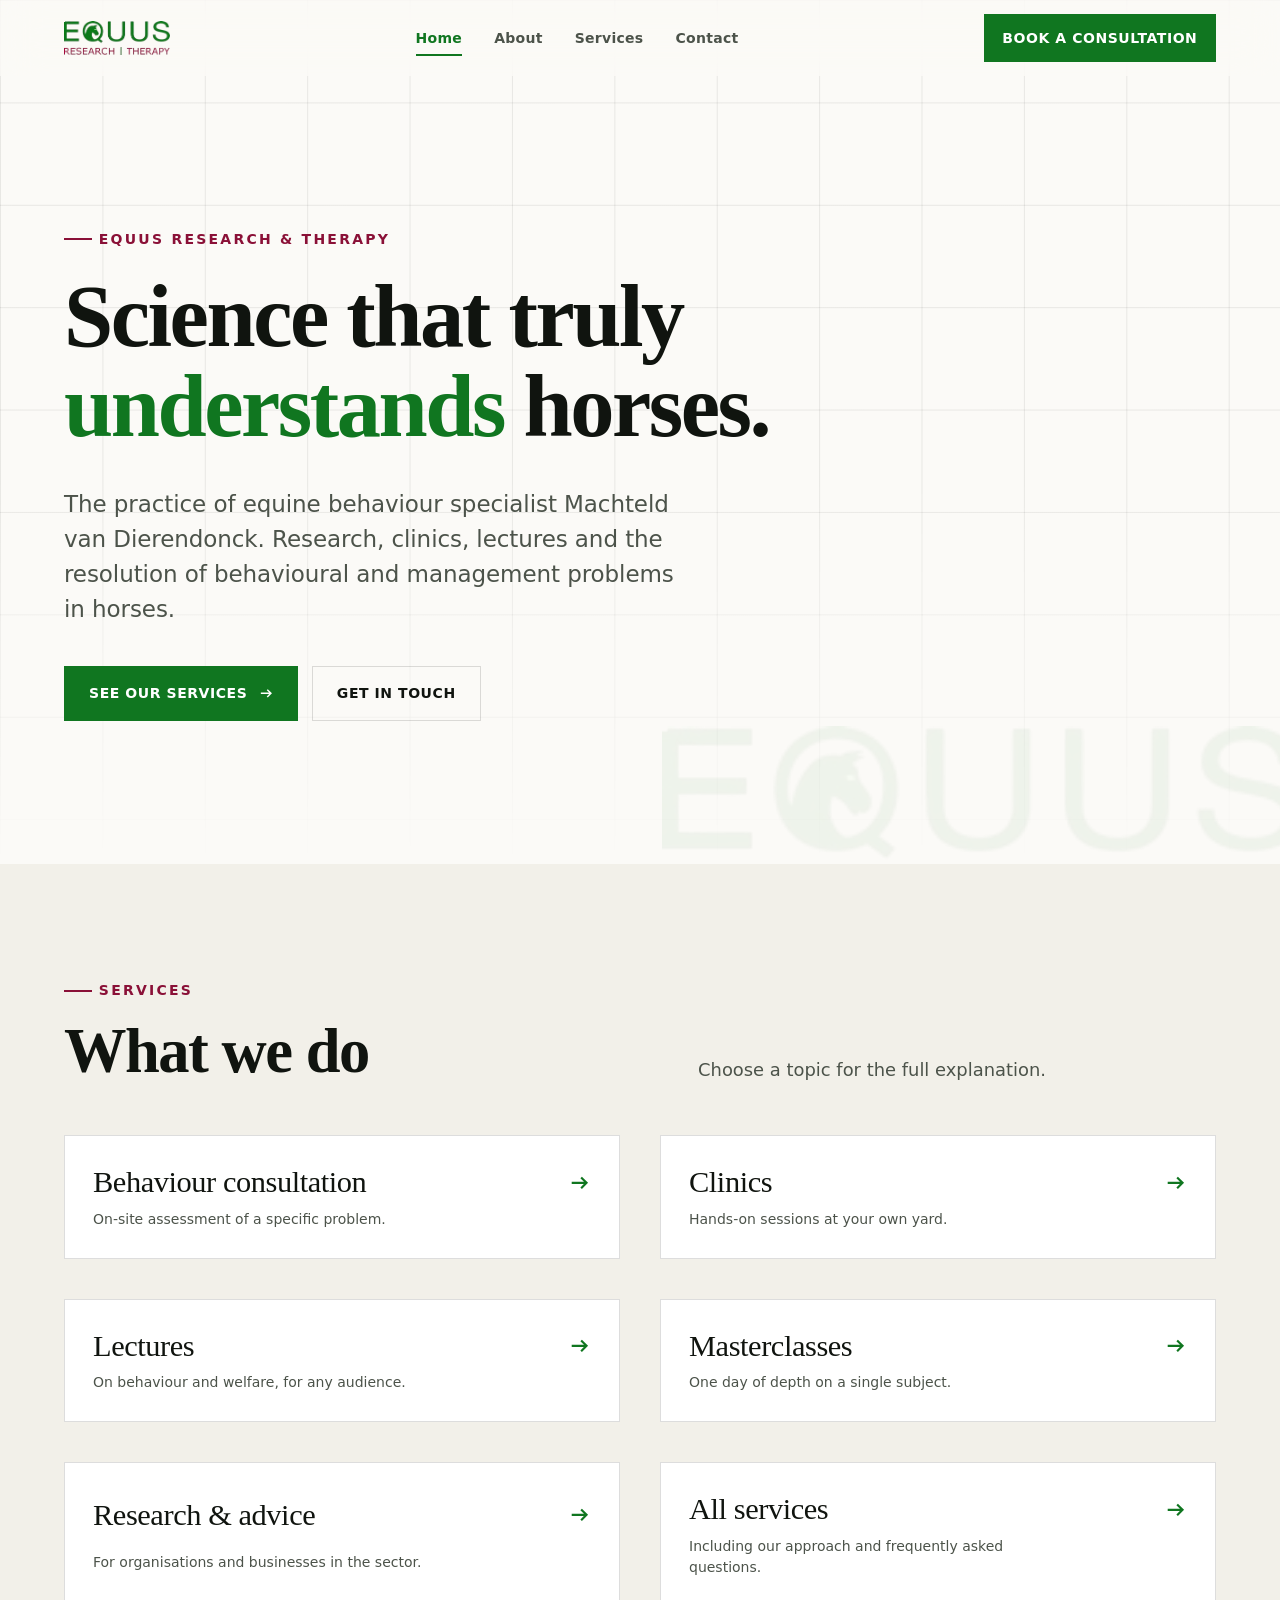
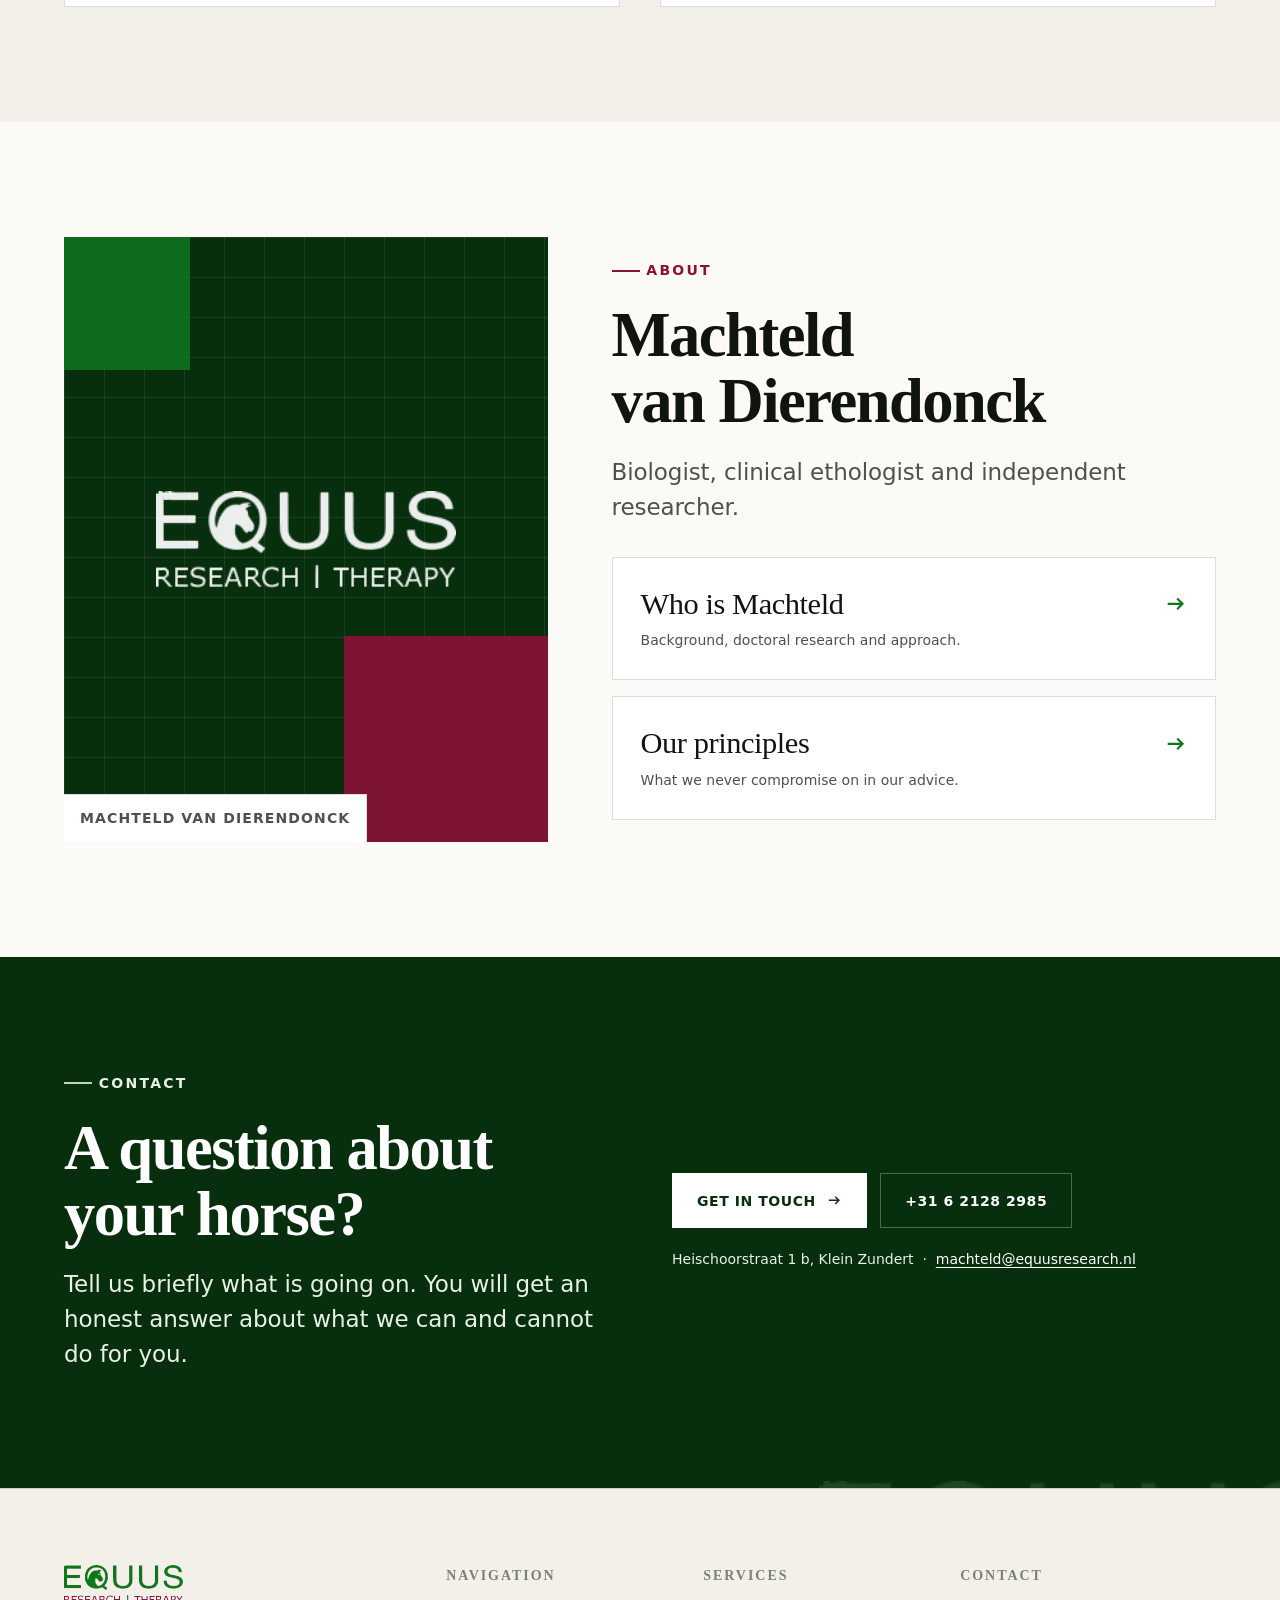
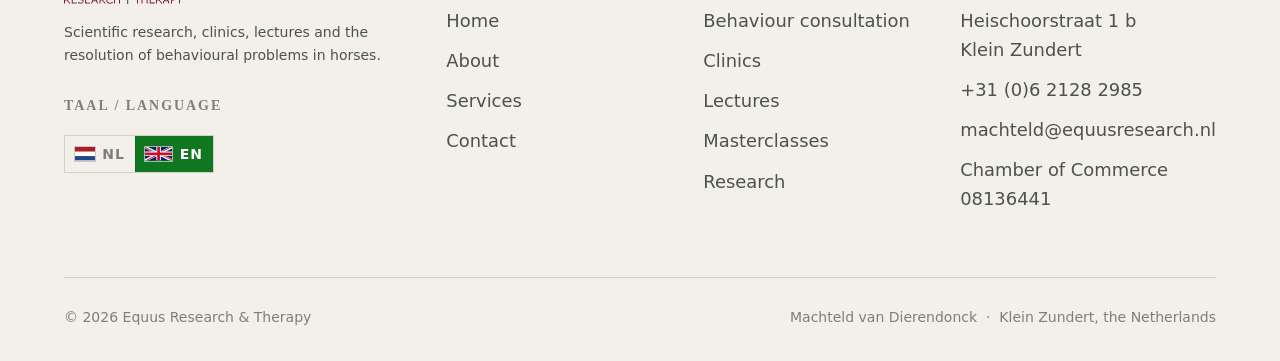
==== commit 1a6049d3: "Taalwisselaar uit de header verwijderd De header toont weer alleen het logo, de navigatie, de CTA en" ====
--- a/en/index.html
+++ b/en/index.html
@@ -108,16 +108,6 @@
     </nav>
 
     <div class="header-actions">
-  <div class="lang" role="group" aria-label="Taal / Language">
-    <a class="lang__opt" href="../index.html" hreflang="nl" lang="nl">
-      <svg class="lang__flag" width="21" height="14" aria-hidden="true"><use href="#flag-nl"/></svg>
-      <span class="lang__label">NL</span>
-    </a>
-    <a class="lang__opt" href="index.html" hreflang="en" lang="en" aria-current="true">
-      <svg class="lang__flag" width="28" height="14" aria-hidden="true"><use href="#flag-gb"/></svg>
-      <span class="lang__label">EN</span>
-    </a>
-  </div>
       <a class="btn btn--sm" href="contact.html">
         <span class="btn__label">Book a consultation</span>
       </a>
--- a/assets/css/style.css
+++ b/assets/css/style.css
@@ -395,23 +395,8 @@
 .mobile-nav .lang { margin-top: 1.25rem; }
 .mobile-nav .lang__opt { flex: 1; justify-content: center; padding-block: 0.7rem; }
 
-/* In de header op zeer smalle schermen alleen de vlaggen. De tekst blijft
-   in de DOM staan — alleen visueel verborgen — zodat de toegankelijke naam
-   van de link "NL" respectievelijk "EN" blijft. */
-@media (max-width: 30rem) {
-  .site-header .lang__label {
-    position: absolute;
-    width: 1px;
-    height: 1px;
-    margin: -1px;
-    padding: 0;
-    overflow: hidden;
-    clip-path: inset(50%);
-    white-space: nowrap;
-  }
-  .site-header .lang__opt { padding-inline: 0.55rem; }
-  .site-header .brand img { height: 1.85rem; }
-}
+/* De taalwisselaar staat niet in de header: alleen in het mobiele paneel
+   en in de footer. */
 
 /* Hamburger */
 .burger {
